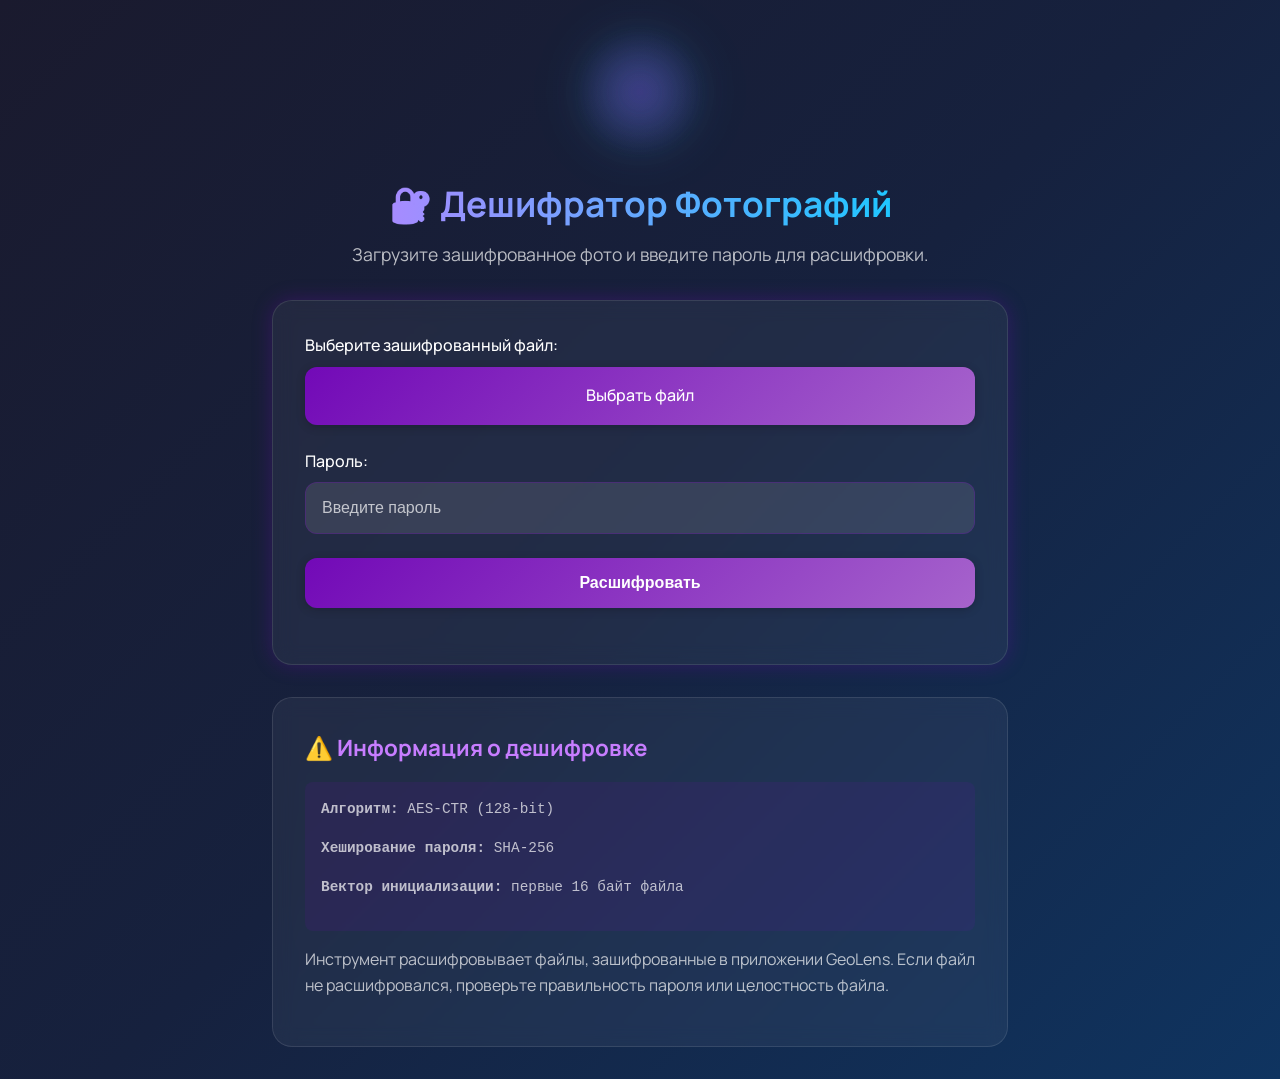
==== index.html @ a8bca9a8 "Rename main.html to index.html" ====
<!DOCTYPE html>
<html lang="ru">
<head>
    <meta charset="UTF-8">
    <meta name="viewport" content="width=device-width, initial-scale=1.0">
    <title>GeoLens Decryptor</title>
    <link href="https://fonts.googleapis.com/css2?family=Manrope:wght@400;500;600;700&display=swap" rel="stylesheet">
    <style>
        :root {
            --primary: #7209b7;
            --primary-light: #a663cc;
            --primary-darker: #533483;
            --bg-dark: #1a1a2e;
            --bg-darker: #16213e;
            --bg-light: #0f3460;
            --neon-purple: #c77dff;
            --neon-blue: #00d4ff;
            --success: #4caf50;
            --error: #f44336;
            --warning: #ff9800;
            --text-primary: #ffffff;
            --text-secondary: rgba(255, 255, 255, 0.7);
            --shadow-glow: 0 0 20px rgba(114, 9, 183, 0.3);
            --shadow-sm: 0 2px 10px rgba(0, 0, 0, 0.2);
            --border-radius-sm: 8px;
            --border-radius-md: 12px;
            --border-radius-lg: 20px;
            --transition: all 0.3s ease;
        }

        * {
            margin: 0;
            padding: 0;
            box-sizing: border-box;
        }

        body {
            font-family: 'Manrope', sans-serif;
            background: linear-gradient(135deg, var(--bg-dark), var(--bg-darker), var(--bg-light));
            color: var(--text-primary);
            min-height: 100vh;
            line-height: 1.6;
        }

        .container {
            max-width: 800px;
            margin: 0 auto;
            padding: 2rem;
        }

        /* Header with logo and glow effect */
        .header {
            text-align: center;
            margin-bottom: 2rem;
            position: relative;
        }

        .logo-container {
            display: flex;
            justify-content: center;
            margin-bottom: 1.5rem;
            position: relative;
        }

        .logo {
            width: 120px;
            height: 120px;
            background: url('https://i.postimg.cc/Bn52W81J/icon.png') no-repeat center;
            background-size: contain;
            filter: drop-shadow(0 0 15px var(--neon-purple))
                    drop-shadow(0 0 25px var(--neon-blue));
            border-radius: 50%;
            padding: 1rem;
            position: relative;
            z-index: 1;
        }

        .logo::after {
            content: '';
            position: absolute;
            top: 50%;
            left: 50%;
            transform: translate(-50%, -50%);
            width: 130px;
            height: 130px;
            background: radial-gradient(circle, rgba(114, 9, 183, 0.2) 0%, transparent 70%);
            border-radius: 50%;
            z-index: -1;
            animation: pulse 2s infinite alternate;
        }

        @keyframes pulse {
            from { opacity: 0.6; }
            to { opacity: 0.9; }
        }

        h1 {
            font-size: 2.2rem;
            font-weight: 700;
            margin-bottom: 0.5rem;
            background: linear-gradient(90deg, var(--neon-purple), var(--neon-blue));
            -webkit-background-clip: text;
            background-clip: text;
            color: transparent;
        }

        .subtitle {
            color: var(--text-secondary);
            font-size: 1.1rem;
            margin-bottom: 2rem;
            text-align: center;
        }

        /* Main decryptor card */
        .decryptor-card {
            background: rgba(26, 26, 46, 0.7);
            border-radius: var(--border-radius-lg);
            padding: 2rem;
            box-shadow: var(--shadow-glow);
            border: 1px solid rgba(114, 9, 183, 0.2);
            backdrop-filter: blur(10px);
        }

        /* File input section */
        .file-input-section {
            margin-bottom: 1.5rem;
        }

        .file-input-label {
            display: block;
            background: linear-gradient(135deg, var(--primary), var(--primary-light));
            color: white;
            padding: 1rem 1.5rem;
            border-radius: var(--border-radius-md);
            cursor: pointer;
            text-align: center;
            transition: var(--transition);
            font-weight: 500;
            box-shadow: var(--shadow-sm);
        }

        .file-input-label:hover {
            transform: translateY(-3px);
            box-shadow: 0 5px 15px rgba(114, 9, 183, 0.4);
        }

        #file-upload {
            display: none;
        }

        .file-info {
            margin-top: 1rem;
            padding: 1rem;
            background: rgba(26, 26, 46, 0.5);
            border-radius: var(--border-radius-md);
            display: none;
        }

        .file-name {
            font-weight: 500;
            margin-bottom: 0.5rem;
            word-break: break-all;
        }

        .file-size {
            font-size: 0.9rem;
            color: var(--text-secondary);
        }

        /* Form elements */
        .form-group {
            margin-bottom: 1.5rem;
        }

        .form-label {
            display: block;
            margin-bottom: 0.5rem;
            font-weight: 500;
        }

        .form-input {
            width: 100%;
            padding: 1rem;
            background: rgba(255, 255, 255, 0.1);
            border: 1px solid rgba(114, 9, 183, 0.3);
            border-radius: var(--border-radius-md);
            color: var(--text-primary);
            font-size: 1rem;
            transition: var(--transition);
        }

        .form-input:focus {
            outline: none;
            border-color: var(--primary-light);
            box-shadow: 0 0 0 2px rgba(114, 9, 183, 0.3);
        }

        .form-input::placeholder {
            color: var(--text-secondary);
        }

        /* Action buttons */
        .decrypt-btn {
            display: block;
            width: 100%;
            padding: 1rem;
            background: linear-gradient(135deg, var(--primary), var(--primary-light));
            color: white;
            border: none;
            border-radius: var(--border-radius-md);
            font-size: 1rem;
            font-weight: 600;
            cursor: pointer;
            transition: var(--transition);
            box-shadow: var(--shadow-sm);
            margin-top: 1rem;
        }

        .decrypt-btn:hover {
            transform: translateY(-2px);
            box-shadow: 0 5px 15px rgba(114, 9, 183, 0.4);
        }

        /* Status and loader */
        .status-container {
            margin-top: 1.5rem;
            text-align: center;
        }

        .loader {
            display: none;
            justify-content: center;
            margin: 1.5rem 0;
        }

        .spinner {
            width: 50px;
            height: 50px;
            border: 4px solid rgba(114, 9, 183, 0.2);
            border-radius: 50%;
            border-top-color: var(--primary);
            animation: spin 1s ease-in-out infinite;
        }

        @keyframes spin {
            to { transform: rotate(360deg); }
        }

        .status-message {
            padding: 1rem;
            border-radius: var(--border-radius-md);
            margin: 1rem 0;
            text-align: center;
            display: none;
        }

        .success {
            background: rgba(76, 175, 80, 0.2);
            color: var(--success);
            display: block;
        }

        .error {
            background: rgba(244, 67, 54, 0.2);
            color: var(--error);
            display: block;
        }

        /* Download button */
        .download-section {
            margin-top: 1.5rem;
            text-align: center;
        }

        .download-btn {
            display: inline-block;
            padding: 1rem 2rem;
            background: linear-gradient(135deg, var(--primary), var(--primary-light));
            color: white;
            border: none;
            border-radius: var(--border-radius-md);
            font-size: 1rem;
            font-weight: 600;
            cursor: pointer;
            transition: var(--transition);
            text-decoration: none;
            box-shadow: var(--shadow-sm);
            margin-top: 1rem;
        }

        .download-btn:hover {
            transform: translateY(-2px);
            box-shadow: 0 5px 15px rgba(114, 9, 183, 0.4);
        }

        /* Info panel */
        .info-panel {
            background: rgba(26, 26, 46, 0.5);
            border-radius: var(--border-radius-lg);
            padding: 2rem;
            border-left: 4px solid var(--primary);
            margin-top: 2rem;
        }

        .info-panel h3 {
            color: var(--neon-purple);
            margin-top: 0;
            margin-bottom: 1rem;
            font-size: 1.4rem;
        }

        .info-panel p {
            margin-bottom: 1rem;
            color: var(--text-secondary);
        }

        .tech-details {
            background: rgba(114, 9, 183, 0.1);
            padding: 1rem;
            border-radius: var(--border-radius-sm);
            margin: 1rem 0;
            font-family: 'Courier New', monospace;
            font-size: 0.9rem;
        }

        /* Responsive design */
        @media (max-width: 768px) {
            .container {
                padding: 1rem;
            }
        }

        /* Glass morphism effect for cards */
        .glass-card {
            background: rgba(255, 255, 255, 0.05);
            backdrop-filter: blur(10px);
            border: 1px solid rgba(255, 255, 255, 0.1);
        }
    </style>
</head>
<body>
    <div class="container">
        <header class="header">
            <div class="logo-container">
                <div class="logo"></div>
            </div>
            <h1>🔐 Дешифратор Фотографий</h1>
            <p class="subtitle">Загрузите зашифрованное фото и введите пароль для расшифровки.</p>
        </header>

        <div class="decryptor-card glass-card">
            <div class="form-group">
                <label for="file-upload" class="form-label">Выберите зашифрованный файл:</label>
                <label for="file-upload" class="file-input-label">Выбрать файл</label>
                <input type="file" id="file-upload" accept="*/*">
                <div class="file-info" id="file-info">
                    <div class="file-name" id="file-name">Файл не выбран</div>
                </div>
            </div>

            <div class="form-group">
                <label for="password" class="form-label">Пароль:</label>
                <input type="password" id="password" class="form-input" placeholder="Введите пароль">
            </div>

            <button class="decrypt-btn" onclick="decryptFile()">Расшифровать</button>

            <div class="loader" id="loader">
                <div class="spinner"></div>
            </div>

            <div class="status-message" id="status"></div>

            <div class="download-section" id="download-section">
                <a class="download-btn" id="downloadLink" style="display: none;"></a>
            </div>
        </div>

        <div class="info-panel glass-card">
            <h3>⚠️ Информация о дешифровке</h3>
            <div class="tech-details">
                <p><strong>Алгоритм:</strong> AES-CTR (128-bit)</p>
                <p><strong>Хеширование пароля:</strong> SHA-256</p>
                <p><strong>Вектор инициализации:</strong> первые 16 байт файла</p>
            </div>
            <p>Инструмент расшифровывает файлы, зашифрованные в приложении GeoLens. Если файл не расшифровался, проверьте правильность пароля или целостность файла.</p>
        </div>
    </div>

    <script>
        let currentFile = null;

        function formatFileSize(bytes) {
            if (bytes === 0) return '0 Bytes';
            const k = 1024;
            const sizes = ['Bytes', 'KB', 'MB', 'GB'];
            const i = Math.floor(Math.log(bytes) / Math.log(k));
            return parseFloat((bytes / Math.pow(k, i)).toFixed(2)) + ' ' + sizes[i];
        }

        document.getElementById('file-upload').addEventListener('change', function(e) {
            if (e.target.files.length > 0) {
                currentFile = e.target.files[0];
                const fileInfo = document.getElementById('file-info');
                const fileName = document.getElementById('file-name');

                fileName.textContent = currentFile.name;
                fileInfo.style.display = 'block';
            }
        });

        async function decryptFile() {
            const fileInput = document.getElementById('file-upload');
            const passwordInput = document.getElementById('password');
            const statusDiv = document.getElementById('status');
            const downloadLink = document.getElementById('downloadLink');
            const loader = document.getElementById('loader');

            // Сброс интерфейса
            statusDiv.textContent = '';
            statusDiv.className = 'status-message';
            downloadLink.style.display = 'none';
            loader.style.display = 'none';

            if (!fileInput.files.length) {
                statusDiv.textContent = '❌ Выберите файл.';
                statusDiv.className = 'status-message error';
                return;
            }

            const file = fileInput.files[0];
            const password = passwordInput.value || 'default_password';

            try {
                statusDiv.textContent = '🔄 Обработка...';
                statusDiv.className = 'status-message';
                statusDiv.style.display = 'block';
                loader.style.display = 'flex';

                // Чтение файла
                const encryptedData = await file.arrayBuffer();

                if (encryptedData.byteLength < 16) {
                    statusDiv.textContent = '❌ Файл слишком маленький.';
                    statusDiv.className = 'status-message error';
                    return;
                }

                // Извлечение IV и зашифрованного содержимого
                const iv = encryptedData.slice(0, 16);
                const encryptedContent = encryptedData.slice(16);

                if (encryptedContent.byteLength === 0) {
                    statusDiv.textContent = '❌ Нет зашифрованного содержимого.';
                    statusDiv.className = 'status-message error';
                    return;
                }

                // Генерация ключа из пароля (SHA-256)
                const encoder = new TextEncoder();
                const passwordBuffer = encoder.encode(password);
                const keyMaterial = await crypto.subtle.digest('SHA-256', passwordBuffer);
                const key = await crypto.subtle.importKey(
                    'raw',
                    keyMaterial,
                    { name: 'AES-CTR' },
                    false,
                    ['decrypt']
                );

                // Дешифрование с использованием AES-CTR
                const decryptedData = await crypto.subtle.decrypt(
                    {
                        name: 'AES-CTR',
                        counter: iv,
                        length: 128
                    },
                    key,
                    encryptedContent
                );

                // Валидация заголовка файла
                const header = new Uint8Array(decryptedData.slice(0, 4));
                const validHeaders = [
                    { bytes: [0xFF, 0xD8], ext: 'jpg', type: 'JPEG' },
                    { bytes: [0x89, 0x50, 0x4E, 0x47], ext: 'png', type: 'PNG' },
                    { bytes: [0x42, 0x4D], ext: 'bmp', type: 'BMP' },
                    { bytes: [0x52, 0x49, 0x46, 0x46], ext: 'webp', type: 'WEBP' },
                    { bytes: [0x47, 0x49, 0x46, 0x38], ext: 'gif', type: 'GIF' }
                ];

                let fileExt = 'bin';
                let fileType = 'Неизвестный';

                for (const { bytes, ext, type } of validHeaders) {
                    if (header.slice(0, bytes.length).every((b, i) => b === bytes[i])) {
                        fileExt = ext;
                        fileType = type;
                        statusDiv.textContent = `✅ Найден заголовок ${fileType}!`;
                        statusDiv.className = 'status-message success';
                        break;
                    }
                }

                if (fileType === 'Неизвестный') {
                    statusDiv.textContent = `⚠️ Неизвестный заголовок. Возможно, неверный пароль или поврежденный файл.`;
                    statusDiv.className = 'status-message error';
                }

                // Создание ссылки для скачивания
                const blob = new Blob([decryptedData], { type: `image/${fileExt}` });
                const url = URL.createObjectURL(blob);

                // Формируем имя файла: оригинальное имя без расширения + _decrypted.расширение
                const originalName = file.name.replace(/\.[^/.]+$/, "");
                downloadLink.href = url;
                downloadLink.download = `${originalName}_decrypted.${fileExt}`;
                downloadLink.textContent = `Скачать расшифрованный файл (${fileType})`;
                downloadLink.style.display = 'inline-block';

                if (fileType !== 'Неизвестный') {
                    statusDiv.textContent += `\n💾 Файл готов к скачиванию!`;
                } else {
                    statusDiv.textContent += `\n💾 Файл сохранен для диагностики.`;
                }

            } catch (e) {
                statusDiv.textContent = `❌ Ошибка: ${e.message}`;
                statusDiv.className = 'status-message error';
            } finally {
                loader.style.display = 'none';
            }
        }
    </script>
</body>
</html>
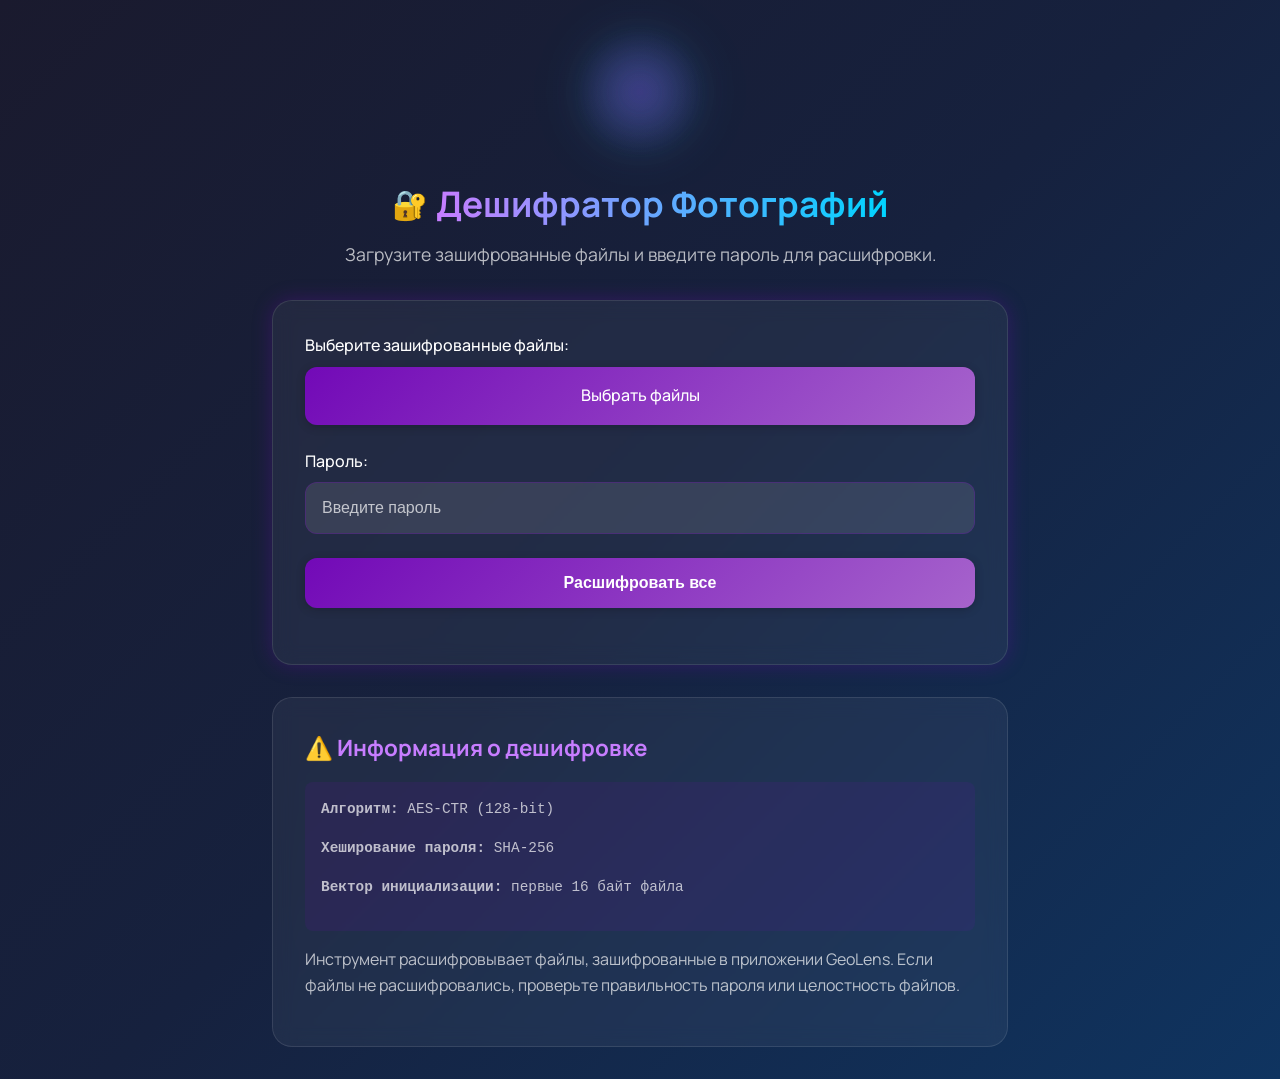
==== commit 4063864d: "Update index.html" ====
--- a/index.html
+++ b/index.html
@@ -48,7 +48,6 @@
             padding: 2rem;
         }
 
-        /* Header with logo and glow effect */
         .header {
             text-align: center;
             margin-bottom: 2rem;
@@ -98,10 +97,21 @@
             font-size: 2.2rem;
             font-weight: 700;
             margin-bottom: 0.5rem;
+            display: inline-flex;
+            align-items: center;
+        }
+
+        h1 span.text {
             background: linear-gradient(90deg, var(--neon-purple), var(--neon-blue));
             -webkit-background-clip: text;
             background-clip: text;
             color: transparent;
+        }
+
+        h1 span.emoji {
+            margin-right: 0.5rem;
+            font-size: 1.8rem;
+            color: var(--text-primary); /* Ensure emoji is not affected by gradient */
         }
 
         .subtitle {
@@ -111,7 +121,6 @@
             text-align: center;
         }
 
-        /* Main decryptor card */
         .decryptor-card {
             background: rgba(26, 26, 46, 0.7);
             border-radius: var(--border-radius-lg);
@@ -121,7 +130,6 @@
             backdrop-filter: blur(10px);
         }
 
-        /* File input section */
         .file-input-section {
             margin-bottom: 1.5rem;
         }
@@ -167,7 +175,6 @@
             color: var(--text-secondary);
         }
 
-        /* Form elements */
         .form-group {
             margin-bottom: 1.5rem;
         }
@@ -199,7 +206,6 @@
             color: var(--text-secondary);
         }
 
-        /* Action buttons */
         .decrypt-btn {
             display: block;
             width: 100%;
@@ -221,7 +227,6 @@
             box-shadow: 0 5px 15px rgba(114, 9, 183, 0.4);
         }
 
-        /* Status and loader */
         .status-container {
             margin-top: 1.5rem;
             text-align: center;
@@ -255,7 +260,7 @@
         }
 
         .success {
-            background: rgba(76, 175, 80, 0.2);
+            background: rgba( поселение76, 175, 80, 0.2);
             color: var(--success);
             display: block;
         }
@@ -266,7 +271,6 @@
             display: block;
         }
 
-        /* Download button */
         .download-section {
             margin-top: 1.5rem;
             text-align: center;
@@ -285,7 +289,7 @@
             transition: var(--transition);
             text-decoration: none;
             box-shadow: var(--shadow-sm);
-            margin-top: 1rem;
+            margin: 0.5rem;
         }
 
         .download-btn:hover {
@@ -293,7 +297,6 @@
             box-shadow: 0 5px 15px rgba(114, 9, 183, 0.4);
         }
 
-        /* Info panel */
         .info-panel {
             background: rgba(26, 26, 46, 0.5);
             border-radius: var(--border-radius-lg);
@@ -323,14 +326,23 @@
             font-size: 0.9rem;
         }
 
-        /* Responsive design */
+        .file-list {
+            max-height: 200px;
+            overflow-y: auto;
+            margin-top: 1rem;
+        }
+
+        .file-item {
+            padding: 0.5rem;
+            border-bottom: 1px solid rgba(255, 255, 255, 0.1);
+        }
+
         @media (max-width: 768px) {
             .container {
                 padding: 1rem;
             }
         }
 
-        /* Glass morphism effect for cards */
         .glass-card {
             background: rgba(255, 255, 255, 0.05);
             backdrop-filter: blur(10px);
@@ -344,17 +356,17 @@
             <div class="logo-container">
                 <div class="logo"></div>
             </div>
-            <h1>🔐 Дешифратор Фотографий</h1>
-            <p class="subtitle">Загрузите зашифрованное фото и введите пароль для расшифровки.</p>
+            <h1><span class="emoji">🔐</span><span class="text"> Дешифратор Фотографий</span></h1>
+            <p class="subtitle">Загрузите зашифрованные файлы и введите пароль для расшифровки.</p>
         </header>
 
         <div class="decryptor-card glass-card">
             <div class="form-group">
-                <label for="file-upload" class="form-label">Выберите зашифрованный файл:</label>
-                <label for="file-upload" class="file-input-label">Выбрать файл</label>
-                <input type="file" id="file-upload" accept="*/*">
+                <label for="file-upload" class="form-label">Выберите зашифрованные файлы:</label>
+                <label for="file-upload" class="file-input-label">Выбрать файлы</label>
+                <input type="file" id="file-upload" accept="*/*" multiple>
                 <div class="file-info" id="file-info">
-                    <div class="file-name" id="file-name">Файл не выбран</div>
+                    <div class="file-list" id="file-list"></div>
                 </div>
             </div>
 
@@ -363,7 +375,7 @@
                 <input type="password" id="password" class="form-input" placeholder="Введите пароль">
             </div>
 
-            <button class="decrypt-btn" onclick="decryptFile()">Расшифровать</button>
+            <button class="decrypt-btn" onclick="decryptFiles()">Расшифровать все</button>
 
             <div class="loader" id="loader">
                 <div class="spinner"></div>
@@ -372,7 +384,8 @@
             <div class="status-message" id="status"></div>
 
             <div class="download-section" id="download-section">
-                <a class="download-btn" id="downloadLink" style="display: none;"></a>
+                <button class="download-btn" id="downloadAll" style="display: none;" onclick="downloadAllFiles()">Скачать все</button>
+                <div id="download-links"></div>
             </div>
         </div>
 
@@ -383,12 +396,13 @@
                 <p><strong>Хеширование пароля:</strong> SHA-256</p>
                 <p><strong>Вектор инициализации:</strong> первые 16 байт файла</p>
             </div>
-            <p>Инструмент расшифровывает файлы, зашифрованные в приложении GeoLens. Если файл не расшифровался, проверьте правильность пароля или целостность файла.</p>
+            <p>Инструмент расшифровывает файлы, зашифрованные в приложении GeoLens. Если файлы не расшифровались, проверьте правильность пароля или целостность файлов.</p>
         </div>
     </div>
 
     <script>
-        let currentFile = null;
+        let selectedFiles = [];
+        let decryptedFiles = [];
 
         function formatFileSize(bytes) {
             if (bytes === 0) return '0 Bytes';
@@ -399,64 +413,59 @@
         }
 
         document.getElementById('file-upload').addEventListener('change', function(e) {
-            if (e.target.files.length > 0) {
-                currentFile = e.target.files[0];
-                const fileInfo = document.getElementById('file-info');
-                const fileName = document.getElementById('file-name');
-
-                fileName.textContent = currentFile.name;
+            selectedFiles = Array.from(e.target.files);
+            const fileList = document.getElementById('file-list');
+            const fileInfo = document.getElementById('file-info');
+            
+            fileList.innerHTML = '';
+            if (selectedFiles.length > 0) {
+                selectedFiles.forEach(file => {
+                    const fileItem = document.createElement('div');
+                    fileItem.className = 'file-item';
+                    fileItem.innerHTML = `
+                        <div class="file-name">${file.name}</div>
+                        <div class="file-size">${formatFileSize(file.size)}</div>
+                    `;
+                    fileList.appendChild(fileItem);
+                });
                 fileInfo.style.display = 'block';
+            } else {
+                fileInfo.style.display = 'none';
             }
         });
 
-        async function decryptFile() {
+        async function decryptFiles() {
             const fileInput = document.getElementById('file-upload');
             const passwordInput = document.getElementById('password');
             const statusDiv = document.getElementById('status');
-            const downloadLink = document.getElementById('downloadLink');
+            const downloadSection = document.getElementById('download-section');
+            const downloadLinks = document.getElementById('download-links');
+            const downloadAllBtn = document.getElementById('downloadAll');
             const loader = document.getElementById('loader');
 
-            // Сброс интерфейса
+            // Reset UI
             statusDiv.textContent = '';
             statusDiv.className = 'status-message';
-            downloadLink.style.display = 'none';
+            downloadLinks.innerHTML = '';
+            downloadAllBtn.style.display = 'none';
             loader.style.display = 'none';
+            decryptedFiles = [];
 
             if (!fileInput.files.length) {
-                statusDiv.textContent = '❌ Выберите файл.';
+                statusDiv.textContent = '❌ Выберите файлы.';
                 statusDiv.className = 'status-message error';
+                statusDiv.style.display = 'block';
                 return;
             }
 
-            const file = fileInput.files[0];
             const password = passwordInput.value || 'default_password';
+            statusDiv.textContent = '🔄 Обработка файлов...';
+            statusDiv.className = 'status-message';
+            statusDiv.style.display = 'block';
+            loader.style.display = 'flex';
 
             try {
-                statusDiv.textContent = '🔄 Обработка...';
-                statusDiv.className = 'status-message';
-                statusDiv.style.display = 'block';
-                loader.style.display = 'flex';
-
-                // Чтение файла
-                const encryptedData = await file.arrayBuffer();
-
-                if (encryptedData.byteLength < 16) {
-                    statusDiv.textContent = '❌ Файл слишком маленький.';
-                    statusDiv.className = 'status-message error';
-                    return;
-                }
-
-                // Извлечение IV и зашифрованного содержимого
-                const iv = encryptedData.slice(0, 16);
-                const encryptedContent = encryptedData.slice(16);
-
-                if (encryptedContent.byteLength === 0) {
-                    statusDiv.textContent = '❌ Нет зашифрованного содержимого.';
-                    statusDiv.className = 'status-message error';
-                    return;
-                }
-
-                // Генерация ключа из пароля (SHA-256)
+                // Generate key once for all files
                 const encoder = new TextEncoder();
                 const passwordBuffer = encoder.encode(password);
                 const keyMaterial = await crypto.subtle.digest('SHA-256', passwordBuffer);
@@ -468,69 +477,115 @@
                     ['decrypt']
                 );
 
-                // Дешифрование с использованием AES-CTR
-                const decryptedData = await crypto.subtle.decrypt(
-                    {
-                        name: 'AES-CTR',
-                        counter: iv,
-                        length: 128
-                    },
-                    key,
-                    encryptedContent
-                );
-
-                // Валидация заголовка файла
-                const header = new Uint8Array(decryptedData.slice(0, 4));
-                const validHeaders = [
-                    { bytes: [0xFF, 0xD8], ext: 'jpg', type: 'JPEG' },
-                    { bytes: [0x89, 0x50, 0x4E, 0x47], ext: 'png', type: 'PNG' },
-                    { bytes: [0x42, 0x4D], ext: 'bmp', type: 'BMP' },
-                    { bytes: [0x52, 0x49, 0x46, 0x46], ext: 'webp', type: 'WEBP' },
-                    { bytes: [0x47, 0x49, 0x46, 0x38], ext: 'gif', type: 'GIF' }
-                ];
-
-                let fileExt = 'bin';
-                let fileType = 'Неизвестный';
-
-                for (const { bytes, ext, type } of validHeaders) {
-                    if (header.slice(0, bytes.length).every((b, i) => b === bytes[i])) {
-                        fileExt = ext;
-                        fileType = type;
-                        statusDiv.textContent = `✅ Найден заголовок ${fileType}!`;
-                        statusDiv.className = 'status-message success';
-                        break;
+                for (const file of selectedFiles) {
+                    try {
+                        const encryptedData = await file.arrayBuffer();
+
+                        if (encryptedData.byteLength < 16) {
+                            statusDiv.textContent += `\n❌ Файл ${file.name} слишком маленький.`;
+                            statusDiv.className = 'status-message error';
+                            continue;
+                        }
+
+                        // Extract IV and encrypted content
+                        const iv = encryptedData.slice(0, 16);
+                        const encryptedContent = encryptedData.slice(16);
+
+                        if (encryptedContent.byteLength === 0) {
+                            statusDiv.textContent += `\n❌ Нет зашифрованного содержимого в ${file.name}.`;
+                            statusDiv.className = 'status-message error';
+                            continue;
+                        }
+
+                        // Decrypt
+                        const decryptedData = await crypto.subtle.decrypt(
+                            {
+                                name: 'AES-CTR',
+                                counter: iv,
+                                length: 128
+                            },
+                            key,
+                            encryptedContent
+                        );
+
+                        // Validate file header
+                        const header = new Uint8Array(decryptedData.slice(0, 4));
+                        const validHeaders = [
+                            { bytes: [0xFF, 0xD8], ext: 'jpg', type: 'JPEG' },
+                            { bytes: [0x89, 0x50, 0x4E, 0x47], ext: 'png', type: 'PNG' },
+                            { bytes: [0x42, 0x4D], ext: 'bmp', type: 'BMP' },
+                            { bytes: [0x52, 0x49, 0x46, 0x46], ext: 'webp', type: 'WEBP' },
+                            { bytes: [0x47, 0x49, 0x46, 0x38], ext: 'gif', type: 'GIF' }
+                        ];
+
+                        let fileExt = 'bin';
+                        let fileType = 'Неизвестный';
+
+                        for (const { bytes, ext, type } of validHeaders) {
+                            if (header.slice(0, bytes.length).every((b, i) => b === bytes[i])) {
+                                fileExt = ext;
+                                fileType = type;
+                                statusDiv.textContent += `\n✅ ${file.name}: Найден заголовок ${fileType}!`;
+                                statusDiv.className = 'status-message success';
+                                break;
+                            }
+                        }
+
+                        if (fileType === 'Неизвестный') {
+                            statusDiv.textContent += `\n⚠️ ${file.name}: Неизвестный заголовок. Возможно, неверный пароль или поврежденный файл.`;
+                            statusDiv.className = 'status-message error';
+                        }
+
+                        // Create download link
+                        const blob = new Blob([decryptedData], { type: `image/${fileExt}` });
+                        const url = URL.createObjectURL(blob);
+                        const originalName = file.name.replace(/\.[^/.]+$/, "");
+                        const downloadLink = document.createElement('a');
+                        downloadLink.href = url;
+                        downloadLink.download = `${originalName}_decrypted.${fileExt}`;
+                        downloadLink.className = 'download-btn';
+                        downloadLink.textContent = `Скачать ${file.name} (${fileType})`;
+                        downloadLinks.appendChild(downloadLink);
+
+                        decryptedFiles.push({ url, name: `${originalName}_decrypted.${fileExt}` });
+
+                        if (fileType !== 'Неизвестный') {
+                            statusDiv.textContent += `\n💾 ${file.name}: Файл готов к скачиванию!`;
+                        } else {
+                            statusDiv.textContent += `\n💾 ${file.name}: Файл сохранен для диагностики.`;
+                        }
+
+                    } catch (e) {
+                        statusDiv.textContent += `\n❌ Ошибка при обработке ${file.name}: ${e.message}`;
+                        statusDiv.className = 'status-message error';
                     }
                 }
 
-                if (fileType === 'Неизвестный') {
-                    statusDiv.textContent = `⚠️ Неизвестный заголовок. Возможно, неверный пароль или поврежденный файл.`;
-                    statusDiv.className = 'status-message error';
+                if (decryptedFiles.length > 0) {
+                    downloadAllBtn.style.display = 'inline-block';
+                    statusDiv.textContent += `\n💾 Все файлы готовы к скачиванию!`;
+                } else {
+                    statusDiv.textContent += `\n❌ Не удалось расшифровать ни один файл.`;
                 }
 
-                // Создание ссылки для скачивания
-                const blob = new Blob([decryptedData], { type: `image/${fileExt}` });
-                const url = URL.createObjectURL(blob);
-
-                // Формируем имя файла: оригинальное имя без расширения + _decrypted.расширение
-                const originalName = file.name.replace(/\.[^/.]+$/, "");
-                downloadLink.href = url;
-                downloadLink.download = `${originalName}_decrypted.${fileExt}`;
-                downloadLink.textContent = `Скачать расшифрованный файл (${fileType})`;
-                downloadLink.style.display = 'inline-block';
-
-                if (fileType !== 'Неизвестный') {
-                    statusDiv.textContent += `\n💾 Файл готов к скачиванию!`;
-                } else {
-                    statusDiv.textContent += `\n💾 Файл сохранен для диагностики.`;
-                }
-
             } catch (e) {
-                statusDiv.textContent = `❌ Ошибка: ${e.message}`;
+                statusDiv.textContent = `❌ Общая ошибка: ${e.message}`;
                 statusDiv.className = 'status-message error';
             } finally {
                 loader.style.display = 'none';
             }
         }
+
+        function downloadAllFiles() {
+            decryptedFiles.forEach(file => {
+                const link = document.createElement('a');
+                link.href = file.url;
+                link.download = file.name;
+                document.body.appendChild(link);
+                link.click();
+                document.body.removeChild(link);
+            });
+        }
     </script>
 </body>
 </html>
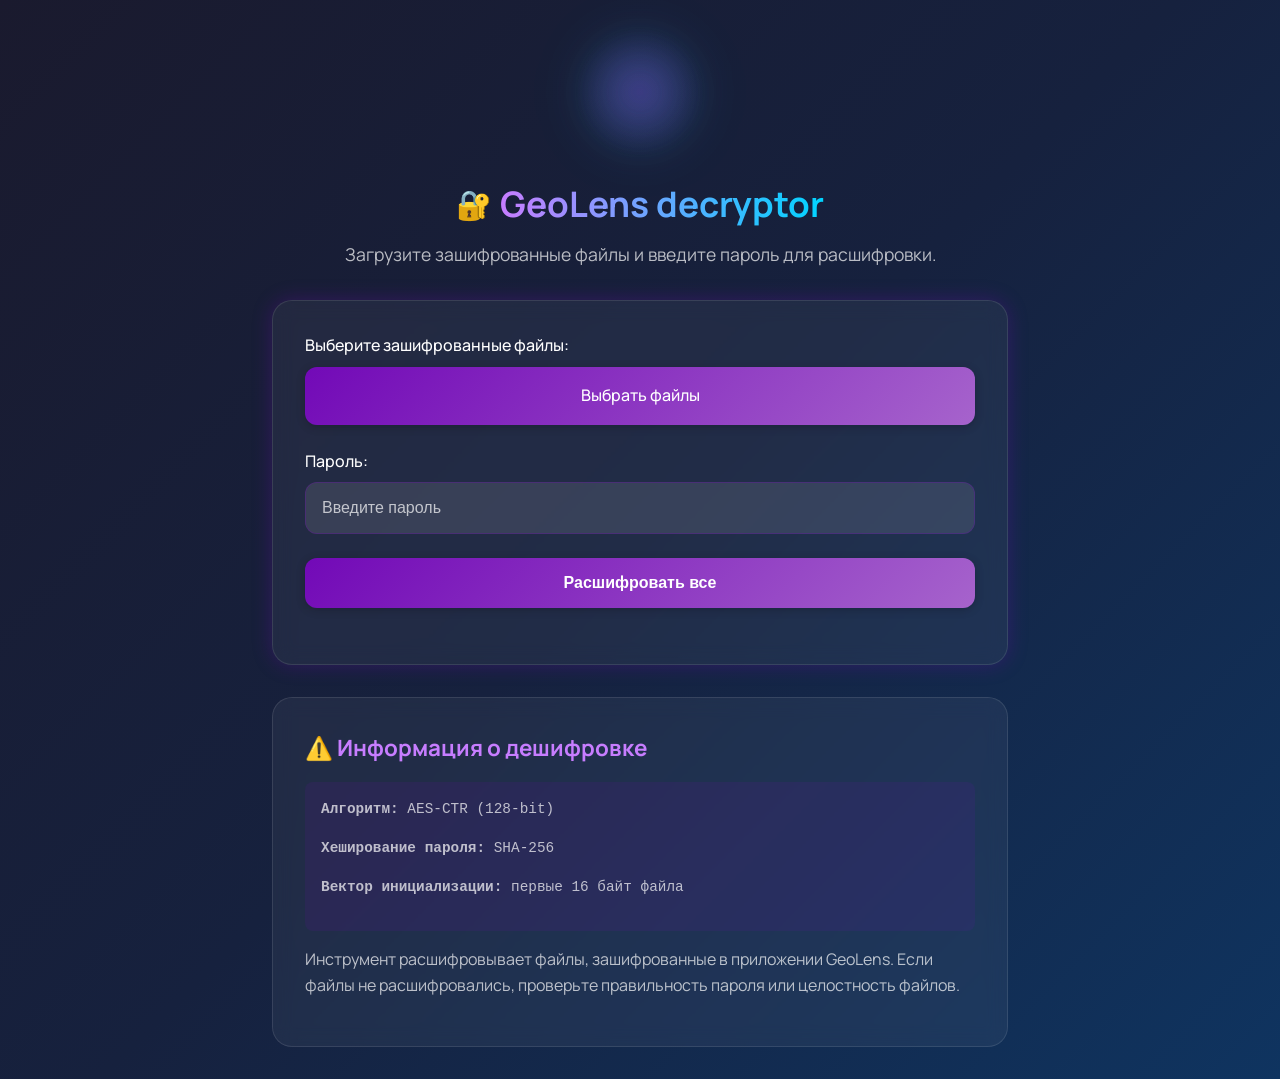
==== commit e8020291: "Update index.html" ====
--- a/index.html
+++ b/index.html
@@ -356,7 +356,7 @@
             <div class="logo-container">
                 <div class="logo"></div>
             </div>
-            <h1><span class="emoji">🔐</span><span class="text"> Дешифратор Фотографий</span></h1>
+            <h1><span class="emoji">🔐</span><span class="text"> GeoLens decryptor</span></h1>
             <p class="subtitle">Загрузите зашифрованные файлы и введите пароль для расшифровки.</p>
         </header>
 
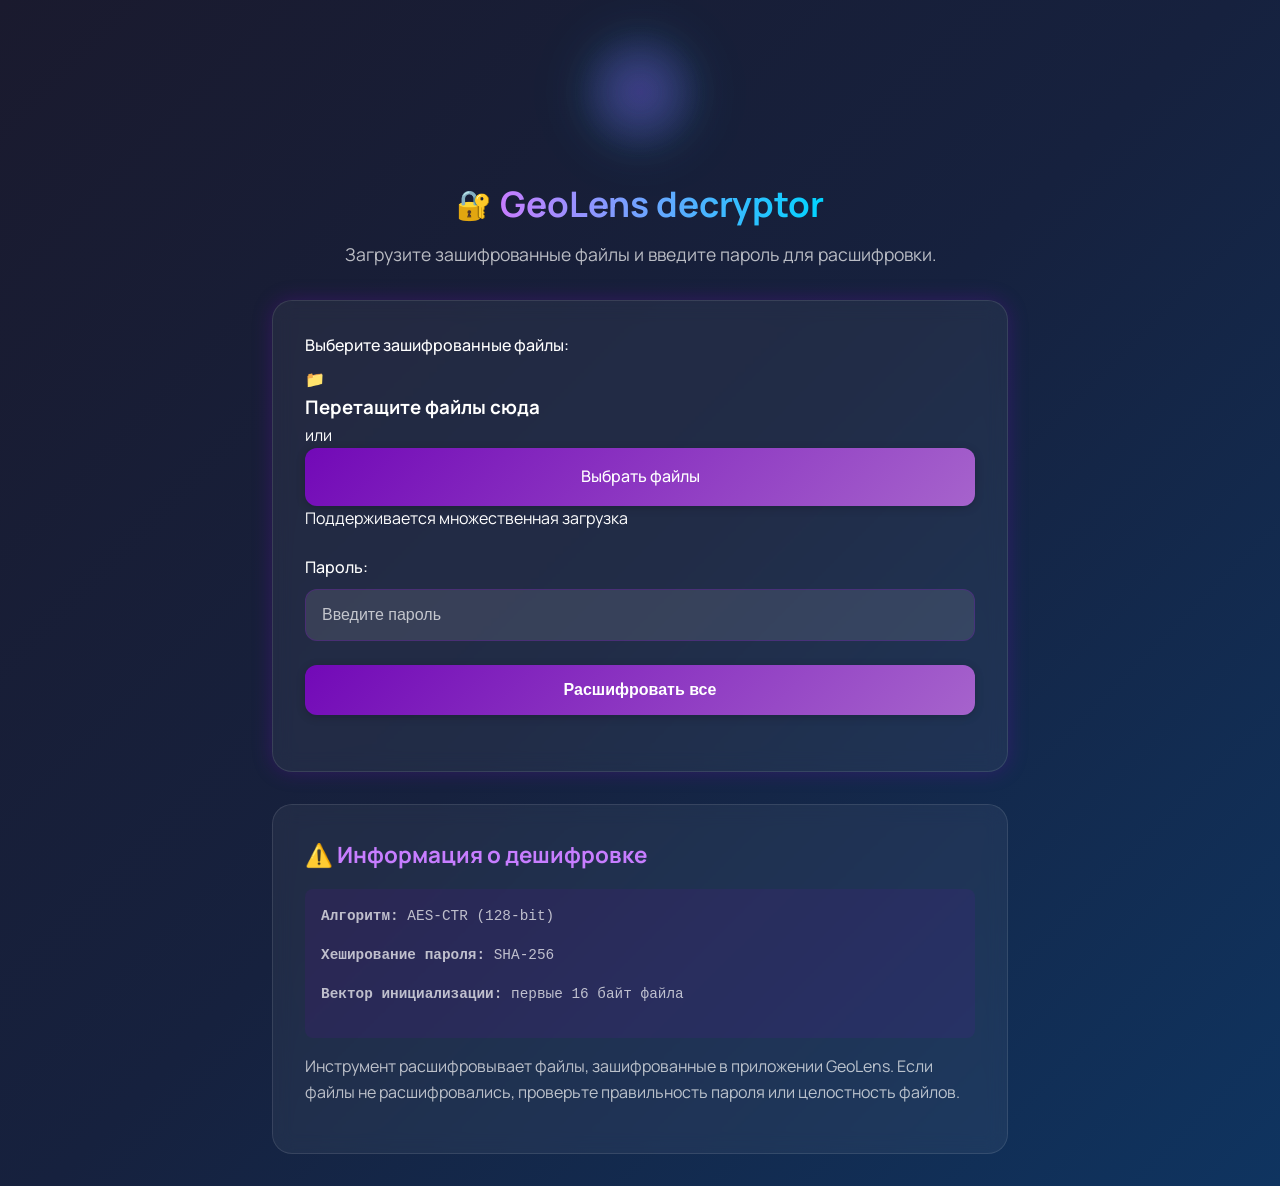
==== commit 1d60c956: "Update index.html" ====
--- a/index.html
+++ b/index.html
@@ -5,350 +5,7 @@
     <meta name="viewport" content="width=device-width, initial-scale=1.0">
     <title>GeoLens Decryptor</title>
     <link href="https://fonts.googleapis.com/css2?family=Manrope:wght@400;500;600;700&display=swap" rel="stylesheet">
-    <style>
-        :root {
-            --primary: #7209b7;
-            --primary-light: #a663cc;
-            --primary-darker: #533483;
-            --bg-dark: #1a1a2e;
-            --bg-darker: #16213e;
-            --bg-light: #0f3460;
-            --neon-purple: #c77dff;
-            --neon-blue: #00d4ff;
-            --success: #4caf50;
-            --error: #f44336;
-            --warning: #ff9800;
-            --text-primary: #ffffff;
-            --text-secondary: rgba(255, 255, 255, 0.7);
-            --shadow-glow: 0 0 20px rgba(114, 9, 183, 0.3);
-            --shadow-sm: 0 2px 10px rgba(0, 0, 0, 0.2);
-            --border-radius-sm: 8px;
-            --border-radius-md: 12px;
-            --border-radius-lg: 20px;
-            --transition: all 0.3s ease;
-        }
-
-        * {
-            margin: 0;
-            padding: 0;
-            box-sizing: border-box;
-        }
-
-        body {
-            font-family: 'Manrope', sans-serif;
-            background: linear-gradient(135deg, var(--bg-dark), var(--bg-darker), var(--bg-light));
-            color: var(--text-primary);
-            min-height: 100vh;
-            line-height: 1.6;
-        }
-
-        .container {
-            max-width: 800px;
-            margin: 0 auto;
-            padding: 2rem;
-        }
-
-        .header {
-            text-align: center;
-            margin-bottom: 2rem;
-            position: relative;
-        }
-
-        .logo-container {
-            display: flex;
-            justify-content: center;
-            margin-bottom: 1.5rem;
-            position: relative;
-        }
-
-        .logo {
-            width: 120px;
-            height: 120px;
-            background: url('https://i.postimg.cc/Bn52W81J/icon.png') no-repeat center;
-            background-size: contain;
-            filter: drop-shadow(0 0 15px var(--neon-purple))
-                    drop-shadow(0 0 25px var(--neon-blue));
-            border-radius: 50%;
-            padding: 1rem;
-            position: relative;
-            z-index: 1;
-        }
-
-        .logo::after {
-            content: '';
-            position: absolute;
-            top: 50%;
-            left: 50%;
-            transform: translate(-50%, -50%);
-            width: 130px;
-            height: 130px;
-            background: radial-gradient(circle, rgba(114, 9, 183, 0.2) 0%, transparent 70%);
-            border-radius: 50%;
-            z-index: -1;
-            animation: pulse 2s infinite alternate;
-        }
-
-        @keyframes pulse {
-            from { opacity: 0.6; }
-            to { opacity: 0.9; }
-        }
-
-        h1 {
-            font-size: 2.2rem;
-            font-weight: 700;
-            margin-bottom: 0.5rem;
-            display: inline-flex;
-            align-items: center;
-        }
-
-        h1 span.text {
-            background: linear-gradient(90deg, var(--neon-purple), var(--neon-blue));
-            -webkit-background-clip: text;
-            background-clip: text;
-            color: transparent;
-        }
-
-        h1 span.emoji {
-            margin-right: 0.5rem;
-            font-size: 1.8rem;
-            color: var(--text-primary); /* Ensure emoji is not affected by gradient */
-        }
-
-        .subtitle {
-            color: var(--text-secondary);
-            font-size: 1.1rem;
-            margin-bottom: 2rem;
-            text-align: center;
-        }
-
-        .decryptor-card {
-            background: rgba(26, 26, 46, 0.7);
-            border-radius: var(--border-radius-lg);
-            padding: 2rem;
-            box-shadow: var(--shadow-glow);
-            border: 1px solid rgba(114, 9, 183, 0.2);
-            backdrop-filter: blur(10px);
-        }
-
-        .file-input-section {
-            margin-bottom: 1.5rem;
-        }
-
-        .file-input-label {
-            display: block;
-            background: linear-gradient(135deg, var(--primary), var(--primary-light));
-            color: white;
-            padding: 1rem 1.5rem;
-            border-radius: var(--border-radius-md);
-            cursor: pointer;
-            text-align: center;
-            transition: var(--transition);
-            font-weight: 500;
-            box-shadow: var(--shadow-sm);
-        }
-
-        .file-input-label:hover {
-            transform: translateY(-3px);
-            box-shadow: 0 5px 15px rgba(114, 9, 183, 0.4);
-        }
-
-        #file-upload {
-            display: none;
-        }
-
-        .file-info {
-            margin-top: 1rem;
-            padding: 1rem;
-            background: rgba(26, 26, 46, 0.5);
-            border-radius: var(--border-radius-md);
-            display: none;
-        }
-
-        .file-name {
-            font-weight: 500;
-            margin-bottom: 0.5rem;
-            word-break: break-all;
-        }
-
-        .file-size {
-            font-size: 0.9rem;
-            color: var(--text-secondary);
-        }
-
-        .form-group {
-            margin-bottom: 1.5rem;
-        }
-
-        .form-label {
-            display: block;
-            margin-bottom: 0.5rem;
-            font-weight: 500;
-        }
-
-        .form-input {
-            width: 100%;
-            padding: 1rem;
-            background: rgba(255, 255, 255, 0.1);
-            border: 1px solid rgba(114, 9, 183, 0.3);
-            border-radius: var(--border-radius-md);
-            color: var(--text-primary);
-            font-size: 1rem;
-            transition: var(--transition);
-        }
-
-        .form-input:focus {
-            outline: none;
-            border-color: var(--primary-light);
-            box-shadow: 0 0 0 2px rgba(114, 9, 183, 0.3);
-        }
-
-        .form-input::placeholder {
-            color: var(--text-secondary);
-        }
-
-        .decrypt-btn {
-            display: block;
-            width: 100%;
-            padding: 1rem;
-            background: linear-gradient(135deg, var(--primary), var(--primary-light));
-            color: white;
-            border: none;
-            border-radius: var(--border-radius-md);
-            font-size: 1rem;
-            font-weight: 600;
-            cursor: pointer;
-            transition: var(--transition);
-            box-shadow: var(--shadow-sm);
-            margin-top: 1rem;
-        }
-
-        .decrypt-btn:hover {
-            transform: translateY(-2px);
-            box-shadow: 0 5px 15px rgba(114, 9, 183, 0.4);
-        }
-
-        .status-container {
-            margin-top: 1.5rem;
-            text-align: center;
-        }
-
-        .loader {
-            display: none;
-            justify-content: center;
-            margin: 1.5rem 0;
-        }
-
-        .spinner {
-            width: 50px;
-            height: 50px;
-            border: 4px solid rgba(114, 9, 183, 0.2);
-            border-radius: 50%;
-            border-top-color: var(--primary);
-            animation: spin 1s ease-in-out infinite;
-        }
-
-        @keyframes spin {
-            to { transform: rotate(360deg); }
-        }
-
-        .status-message {
-            padding: 1rem;
-            border-radius: var(--border-radius-md);
-            margin: 1rem 0;
-            text-align: center;
-            display: none;
-        }
-
-        .success {
-            background: rgba( поселение76, 175, 80, 0.2);
-            color: var(--success);
-            display: block;
-        }
-
-        .error {
-            background: rgba(244, 67, 54, 0.2);
-            color: var(--error);
-            display: block;
-        }
-
-        .download-section {
-            margin-top: 1.5rem;
-            text-align: center;
-        }
-
-        .download-btn {
-            display: inline-block;
-            padding: 1rem 2rem;
-            background: linear-gradient(135deg, var(--primary), var(--primary-light));
-            color: white;
-            border: none;
-            border-radius: var(--border-radius-md);
-            font-size: 1rem;
-            font-weight: 600;
-            cursor: pointer;
-            transition: var(--transition);
-            text-decoration: none;
-            box-shadow: var(--shadow-sm);
-            margin: 0.5rem;
-        }
-
-        .download-btn:hover {
-            transform: translateY(-2px);
-            box-shadow: 0 5px 15px rgba(114, 9, 183, 0.4);
-        }
-
-        .info-panel {
-            background: rgba(26, 26, 46, 0.5);
-            border-radius: var(--border-radius-lg);
-            padding: 2rem;
-            border-left: 4px solid var(--primary);
-            margin-top: 2rem;
-        }
-
-        .info-panel h3 {
-            color: var(--neon-purple);
-            margin-top: 0;
-            margin-bottom: 1rem;
-            font-size: 1.4rem;
-        }
-
-        .info-panel p {
-            margin-bottom: 1rem;
-            color: var(--text-secondary);
-        }
-
-        .tech-details {
-            background: rgba(114, 9, 183, 0.1);
-            padding: 1rem;
-            border-radius: var(--border-radius-sm);
-            margin: 1rem 0;
-            font-family: 'Courier New', monospace;
-            font-size: 0.9rem;
-        }
-
-        .file-list {
-            max-height: 200px;
-            overflow-y: auto;
-            margin-top: 1rem;
-        }
-
-        .file-item {
-            padding: 0.5rem;
-            border-bottom: 1px solid rgba(255, 255, 255, 0.1);
-        }
-
-        @media (max-width: 768px) {
-            .container {
-                padding: 1rem;
-            }
-        }
-
-        .glass-card {
-            background: rgba(255, 255, 255, 0.05);
-            backdrop-filter: blur(10px);
-            border: 1px solid rgba(255, 255, 255, 0.1);
-        }
-    </style>
+    <link rel="stylesheet" href="styles.css">
 </head>
 <body>
     <div class="container">
@@ -362,12 +19,22 @@
 
         <div class="decryptor-card glass-card">
             <div class="form-group">
-                <label for="file-upload" class="form-label">Выберите зашифрованные файлы:</label>
-                <label for="file-upload" class="file-input-label">Выбрать файлы</label>
-                <input type="file" id="file-upload" accept="*/*" multiple>
-                <div class="file-info" id="file-info">
-                    <div class="file-list" id="file-list"></div>
+                <label class="form-label">Выберите зашифрованные файлы:</label>
+                
+                <!-- Зона перетаскивания файлов -->
+                <div class="drop-zone" id="drop-zone">
+                    <div class="drop-zone-content">
+                        <div class="upload-icon">📁</div>
+                        <h3>Перетащите файлы сюда</h3>
+                        <p>или</p>
+                        <label for="file-upload" class="file-input-label">Выбрать файлы</label>
+                        <input type="file" id="file-upload" accept="*/*" multiple>
+                        <p class="file-hint">Поддерживается множественная загрузка</p>
+                    </div>
                 </div>
+
+                <!-- Плиточки с загруженными файлами -->
+                <div class="files-grid" id="files-grid"></div>
             </div>
 
             <div class="form-group">
@@ -400,192 +67,6 @@
         </div>
     </div>
 
-    <script>
-        let selectedFiles = [];
-        let decryptedFiles = [];
-
-        function formatFileSize(bytes) {
-            if (bytes === 0) return '0 Bytes';
-            const k = 1024;
-            const sizes = ['Bytes', 'KB', 'MB', 'GB'];
-            const i = Math.floor(Math.log(bytes) / Math.log(k));
-            return parseFloat((bytes / Math.pow(k, i)).toFixed(2)) + ' ' + sizes[i];
-        }
-
-        document.getElementById('file-upload').addEventListener('change', function(e) {
-            selectedFiles = Array.from(e.target.files);
-            const fileList = document.getElementById('file-list');
-            const fileInfo = document.getElementById('file-info');
-            
-            fileList.innerHTML = '';
-            if (selectedFiles.length > 0) {
-                selectedFiles.forEach(file => {
-                    const fileItem = document.createElement('div');
-                    fileItem.className = 'file-item';
-                    fileItem.innerHTML = `
-                        <div class="file-name">${file.name}</div>
-                        <div class="file-size">${formatFileSize(file.size)}</div>
-                    `;
-                    fileList.appendChild(fileItem);
-                });
-                fileInfo.style.display = 'block';
-            } else {
-                fileInfo.style.display = 'none';
-            }
-        });
-
-        async function decryptFiles() {
-            const fileInput = document.getElementById('file-upload');
-            const passwordInput = document.getElementById('password');
-            const statusDiv = document.getElementById('status');
-            const downloadSection = document.getElementById('download-section');
-            const downloadLinks = document.getElementById('download-links');
-            const downloadAllBtn = document.getElementById('downloadAll');
-            const loader = document.getElementById('loader');
-
-            // Reset UI
-            statusDiv.textContent = '';
-            statusDiv.className = 'status-message';
-            downloadLinks.innerHTML = '';
-            downloadAllBtn.style.display = 'none';
-            loader.style.display = 'none';
-            decryptedFiles = [];
-
-            if (!fileInput.files.length) {
-                statusDiv.textContent = '❌ Выберите файлы.';
-                statusDiv.className = 'status-message error';
-                statusDiv.style.display = 'block';
-                return;
-            }
-
-            const password = passwordInput.value || 'default_password';
-            statusDiv.textContent = '🔄 Обработка файлов...';
-            statusDiv.className = 'status-message';
-            statusDiv.style.display = 'block';
-            loader.style.display = 'flex';
-
-            try {
-                // Generate key once for all files
-                const encoder = new TextEncoder();
-                const passwordBuffer = encoder.encode(password);
-                const keyMaterial = await crypto.subtle.digest('SHA-256', passwordBuffer);
-                const key = await crypto.subtle.importKey(
-                    'raw',
-                    keyMaterial,
-                    { name: 'AES-CTR' },
-                    false,
-                    ['decrypt']
-                );
-
-                for (const file of selectedFiles) {
-                    try {
-                        const encryptedData = await file.arrayBuffer();
-
-                        if (encryptedData.byteLength < 16) {
-                            statusDiv.textContent += `\n❌ Файл ${file.name} слишком маленький.`;
-                            statusDiv.className = 'status-message error';
-                            continue;
-                        }
-
-                        // Extract IV and encrypted content
-                        const iv = encryptedData.slice(0, 16);
-                        const encryptedContent = encryptedData.slice(16);
-
-                        if (encryptedContent.byteLength === 0) {
-                            statusDiv.textContent += `\n❌ Нет зашифрованного содержимого в ${file.name}.`;
-                            statusDiv.className = 'status-message error';
-                            continue;
-                        }
-
-                        // Decrypt
-                        const decryptedData = await crypto.subtle.decrypt(
-                            {
-                                name: 'AES-CTR',
-                                counter: iv,
-                                length: 128
-                            },
-                            key,
-                            encryptedContent
-                        );
-
-                        // Validate file header
-                        const header = new Uint8Array(decryptedData.slice(0, 4));
-                        const validHeaders = [
-                            { bytes: [0xFF, 0xD8], ext: 'jpg', type: 'JPEG' },
-                            { bytes: [0x89, 0x50, 0x4E, 0x47], ext: 'png', type: 'PNG' },
-                            { bytes: [0x42, 0x4D], ext: 'bmp', type: 'BMP' },
-                            { bytes: [0x52, 0x49, 0x46, 0x46], ext: 'webp', type: 'WEBP' },
-                            { bytes: [0x47, 0x49, 0x46, 0x38], ext: 'gif', type: 'GIF' }
-                        ];
-
-                        let fileExt = 'bin';
-                        let fileType = 'Неизвестный';
-
-                        for (const { bytes, ext, type } of validHeaders) {
-                            if (header.slice(0, bytes.length).every((b, i) => b === bytes[i])) {
-                                fileExt = ext;
-                                fileType = type;
-                                statusDiv.textContent += `\n✅ ${file.name}: Найден заголовок ${fileType}!`;
-                                statusDiv.className = 'status-message success';
-                                break;
-                            }
-                        }
-
-                        if (fileType === 'Неизвестный') {
-                            statusDiv.textContent += `\n⚠️ ${file.name}: Неизвестный заголовок. Возможно, неверный пароль или поврежденный файл.`;
-                            statusDiv.className = 'status-message error';
-                        }
-
-                        // Create download link
-                        const blob = new Blob([decryptedData], { type: `image/${fileExt}` });
-                        const url = URL.createObjectURL(blob);
-                        const originalName = file.name.replace(/\.[^/.]+$/, "");
-                        const downloadLink = document.createElement('a');
-                        downloadLink.href = url;
-                        downloadLink.download = `${originalName}_decrypted.${fileExt}`;
-                        downloadLink.className = 'download-btn';
-                        downloadLink.textContent = `Скачать ${file.name} (${fileType})`;
-                        downloadLinks.appendChild(downloadLink);
-
-                        decryptedFiles.push({ url, name: `${originalName}_decrypted.${fileExt}` });
-
-                        if (fileType !== 'Неизвестный') {
-                            statusDiv.textContent += `\n💾 ${file.name}: Файл готов к скачиванию!`;
-                        } else {
-                            statusDiv.textContent += `\n💾 ${file.name}: Файл сохранен для диагностики.`;
-                        }
-
-                    } catch (e) {
-                        statusDiv.textContent += `\n❌ Ошибка при обработке ${file.name}: ${e.message}`;
-                        statusDiv.className = 'status-message error';
-                    }
-                }
-
-                if (decryptedFiles.length > 0) {
-                    downloadAllBtn.style.display = 'inline-block';
-                    statusDiv.textContent += `\n💾 Все файлы готовы к скачиванию!`;
-                } else {
-                    statusDiv.textContent += `\n❌ Не удалось расшифровать ни один файл.`;
-                }
-
-            } catch (e) {
-                statusDiv.textContent = `❌ Общая ошибка: ${e.message}`;
-                statusDiv.className = 'status-message error';
-            } finally {
-                loader.style.display = 'none';
-            }
-        }
-
-        function downloadAllFiles() {
-            decryptedFiles.forEach(file => {
-                const link = document.createElement('a');
-                link.href = file.url;
-                link.download = file.name;
-                document.body.appendChild(link);
-                link.click();
-                document.body.removeChild(link);
-            });
-        }
-    </script>
+    <script src="script.js"></script>
 </body>
 </html>
--- a/styles.css
+++ b/styles.css
@@ -0,0 +1,358 @@
+/* Переменные цветов и настроек */
+:root {
+    --primary: #7209b7;
+    --primary-light: #a663cc;
+    --primary-darker: #533483;
+    --bg-dark: #1a1a2e;
+    --bg-darker: #16213e;
+    --bg-light: #0f3460;
+    --neon-purple: #c77dff;
+    --neon-blue: #00d4ff;
+    --success: #4caf50;
+    --error: #f44336;
+    --warning: #ff9800;
+    --text-primary: #ffffff;
+    --text-secondary: rgba(255, 255, 255, 0.7);
+    --shadow-glow: 0 0 20px rgba(114, 9, 183, 0.3);
+    --shadow-sm: 0 2px 10px rgba(0, 0, 0, 0.2);
+    --border-radius-sm: 8px;
+    --border-radius-md: 12px;
+    --border-radius-lg: 20px;
+    --transition: all 0.3s ease;
+}
+
+/* Сброс стилей по умолчанию */
+* {
+    margin: 0;
+    padding: 0;
+    box-sizing: border-box;
+}
+
+/* Основные стили страницы */
+body {
+    font-family: 'Manrope', sans-serif;
+    background: linear-gradient(135deg, var(--bg-dark), var(--bg-darker), var(--bg-light));
+    color: var(--text-primary);
+    min-height: 100vh;
+    line-height: 1.6;
+}
+
+.container {
+    max-width: 800px;
+    margin: 0 auto;
+    padding: 2rem;
+}
+
+/* Стили шапки сайта */
+.header {
+    text-align: center;
+    margin-bottom: 2rem;
+    position: relative;
+}
+
+.logo-container {
+    display: flex;
+    justify-content: center;
+    margin-bottom: 1.5rem;
+    position: relative;
+}
+
+.logo {
+    width: 120px;
+    height: 120px;
+    background: url('https://i.postimg.cc/Bn52W81J/icon.png') no-repeat center;
+    background-size: contain;
+    filter: drop-shadow(0 0 15px var(--neon-purple))
+            drop-shadow(0 0 25px var(--neon-blue));
+    border-radius: 50%;
+    padding: 1rem;
+    position: relative;
+    z-index: 1;
+}
+
+.logo::after {
+    content: '';
+    position: absolute;
+    top: 50%;
+    left: 50%;
+    transform: translate(-50%, -50%);
+    width: 130px;
+    height: 130px;
+    background: radial-gradient(circle, rgba(114, 9, 183, 0.2) 0%, transparent 70%);
+    border-radius: 50%;
+    z-index: -1;
+    animation: pulse 2s infinite alternate;
+}
+
+/* Анимация пульсации логотипа */
+@keyframes pulse {
+    from { opacity: 0.6; }
+    to { opacity: 0.9; }
+}
+
+/* Стили заголовков */
+h1 {
+    font-size: 2.2rem;
+    font-weight: 700;
+    margin-bottom: 0.5rem;
+    display: inline-flex;
+    align-items: center;
+}
+
+h1 span.text {
+    background: linear-gradient(90deg, var(--neon-purple), var(--neon-blue));
+    -webkit-background-clip: text;
+    background-clip: text;
+    color: transparent;
+}
+
+h1 span.emoji {
+    margin-right: 0.5rem;
+    font-size: 1.8rem;
+    color: var(--text-primary);
+}
+
+.subtitle {
+    color: var(--text-secondary);
+    font-size: 1.1rem;
+    margin-bottom: 2rem;
+    text-align: center;
+}
+
+/* Стили основной карточки */
+.decryptor-card {
+    background: rgba(26, 26, 46, 0.7);
+    border-radius: var(--border-radius-lg);
+    padding: 2rem;
+    box-shadow: var(--shadow-glow);
+    border: 1px solid rgba(114, 9, 183, 0.2);
+    backdrop-filter: blur(10px);
+}
+
+/* Стили формы */
+.file-input-section {
+    margin-bottom: 1.5rem;
+}
+
+.file-input-label {
+    display: block;
+    background: linear-gradient(135deg, var(--primary), var(--primary-light));
+    color: white;
+    padding: 1rem 1.5rem;
+    border-radius: var(--border-radius-md);
+    cursor: pointer;
+    text-align: center;
+    transition: var(--transition);
+    font-weight: 500;
+    box-shadow: var(--shadow-sm);
+}
+
+.file-input-label:hover {
+    transform: translateY(-3px);
+    box-shadow: 0 5px 15px rgba(114, 9, 183, 0.4);
+}
+
+#file-upload {
+    display: none;
+}
+
+.file-info {
+    margin-top: 1rem;
+    padding: 1rem;
+    background: rgba(26, 26, 46, 0.5);
+    border-radius: var(--border-radius-md);
+    display: none;
+}
+
+.file-name {
+    font-weight: 500;
+    margin-bottom: 0.5rem;
+    word-break: break-all;
+}
+
+.file-size {
+    font-size: 0.9rem;
+    color: var(--text-secondary);
+}
+
+.form-group {
+    margin-bottom: 1.5rem;
+}
+
+.form-label {
+    display: block;
+    margin-bottom: 0.5rem;
+    font-weight: 500;
+}
+
+.form-input {
+    width: 100%;
+    padding: 1rem;
+    background: rgba(255, 255, 255, 0.1);
+    border: 1px solid rgba(114, 9, 183, 0.3);
+    border-radius: var(--border-radius-md);
+    color: var(--text-primary);
+    font-size: 1rem;
+    transition: var(--transition);
+}
+
+.form-input:focus {
+    outline: none;
+    border-color: var(--primary-light);
+    box-shadow: 0 0 0 2px rgba(114, 9, 183, 0.3);
+}
+
+.form-input::placeholder {
+    color: var(--text-secondary);
+}
+
+/* Стили кнопок */
+.decrypt-btn {
+    display: block;
+    width: 100%;
+    padding: 1rem;
+    background: linear-gradient(135deg, var(--primary), var(--primary-light));
+    color: white;
+    border: none;
+    border-radius: var(--border-radius-md);
+    font-size: 1rem;
+    font-weight: 600;
+    cursor: pointer;
+    transition: var(--transition);
+    box-shadow: var(--shadow-sm);
+    margin-top: 1rem;
+}
+
+.decrypt-btn:hover {
+    transform: translateY(-2px);
+    box-shadow: 0 5px 15px rgba(114, 9, 183, 0.4);
+}
+
+/* Стили статуса и загрузки */
+.status-container {
+    margin-top: 1.5rem;
+    text-align: center;
+}
+
+.loader {
+    display: none;
+    justify-content: center;
+    margin: 1.5rem 0;
+}
+
+.spinner {
+    width: 50px;
+    height: 50px;
+    border: 4px solid rgba(114, 9, 183, 0.2);
+    border-radius: 50%;
+    border-top-color: var(--primary);
+    animation: spin 1s ease-in-out infinite;
+}
+
+/* Анимация вращения загрузчика */
+@keyframes spin {
+    to { transform: rotate(360deg); }
+}
+
+.status-message {
+    padding: 1rem;
+    border-radius: var(--border-radius-md);
+    margin: 1rem 0;
+    text-align: center;
+    display: none;
+}
+
+.success {
+    background: rgba(76, 175, 80, 0.2);
+    color: var(--success);
+    display: block;
+}
+
+.error {
+    background: rgba(244, 67, 54, 0.2);
+    color: var(--error);
+    display: block;
+}
+
+/* Стили секции скачивания */
+.download-section {
+    margin-top: 1.5rem;
+    text-align: center;
+}
+
+.download-btn {
+    display: inline-block;
+    padding: 1rem 2rem;
+    background: linear-gradient(135deg, var(--primary), var(--primary-light));
+    color: white;
+    border: none;
+    border-radius: var(--border-radius-md);
+    font-size: 1rem;
+    font-weight: 600;
+    cursor: pointer;
+    transition: var(--transition);
+    text-decoration: none;
+    box-shadow: var(--shadow-sm);
+    margin: 0.5rem;
+}
+
+.download-btn:hover {
+    transform: translateY(-2px);
+    box-shadow: 0 5px 15px rgba(114, 9, 183, 0.4);
+}
+
+/* Информационная панель */
+.info-panel {
+    background: rgba(26, 26, 46, 0.5);
+    border-radius: var(--border-radius-lg);
+    padding: 2rem;
+    border-left: 4px solid var(--primary);
+    margin-top: 2rem;
+}
+
+.info-panel h3 {
+    color: var(--neon-purple);
+    margin-top: 0;
+    margin-bottom: 1rem;
+    font-size: 1.4rem;
+}
+
+.info-panel p {
+    margin-bottom: 1rem;
+    color: var(--text-secondary);
+}
+
+.tech-details {
+    background: rgba(114, 9, 183, 0.1);
+    padding: 1rem;
+    border-radius: var(--border-radius-sm);
+    margin: 1rem 0;
+    font-family: 'Courier New', monospace;
+    font-size: 0.9rem;
+}
+
+/* Список файлов */
+.file-list {
+    max-height: 200px;
+    overflow-y: auto;
+    margin-top: 1rem;
+}
+
+.file-item {
+    padding: 0.5rem;
+    border-bottom: 1px solid rgba(255, 255, 255, 0.1);
+}
+
+/* Стеклянный эффект */
+.glass-card {
+    background: rgba(255, 255, 255, 0.05);
+    backdrop-filter: blur(10px);
+    border: 1px solid rgba(255, 255, 255, 0.1);
+}
+
+/* Адаптивность для мобильных устройств */
+@media (max-width: 768px) {
+    .container {
+        padding: 1rem;
+    }
+}
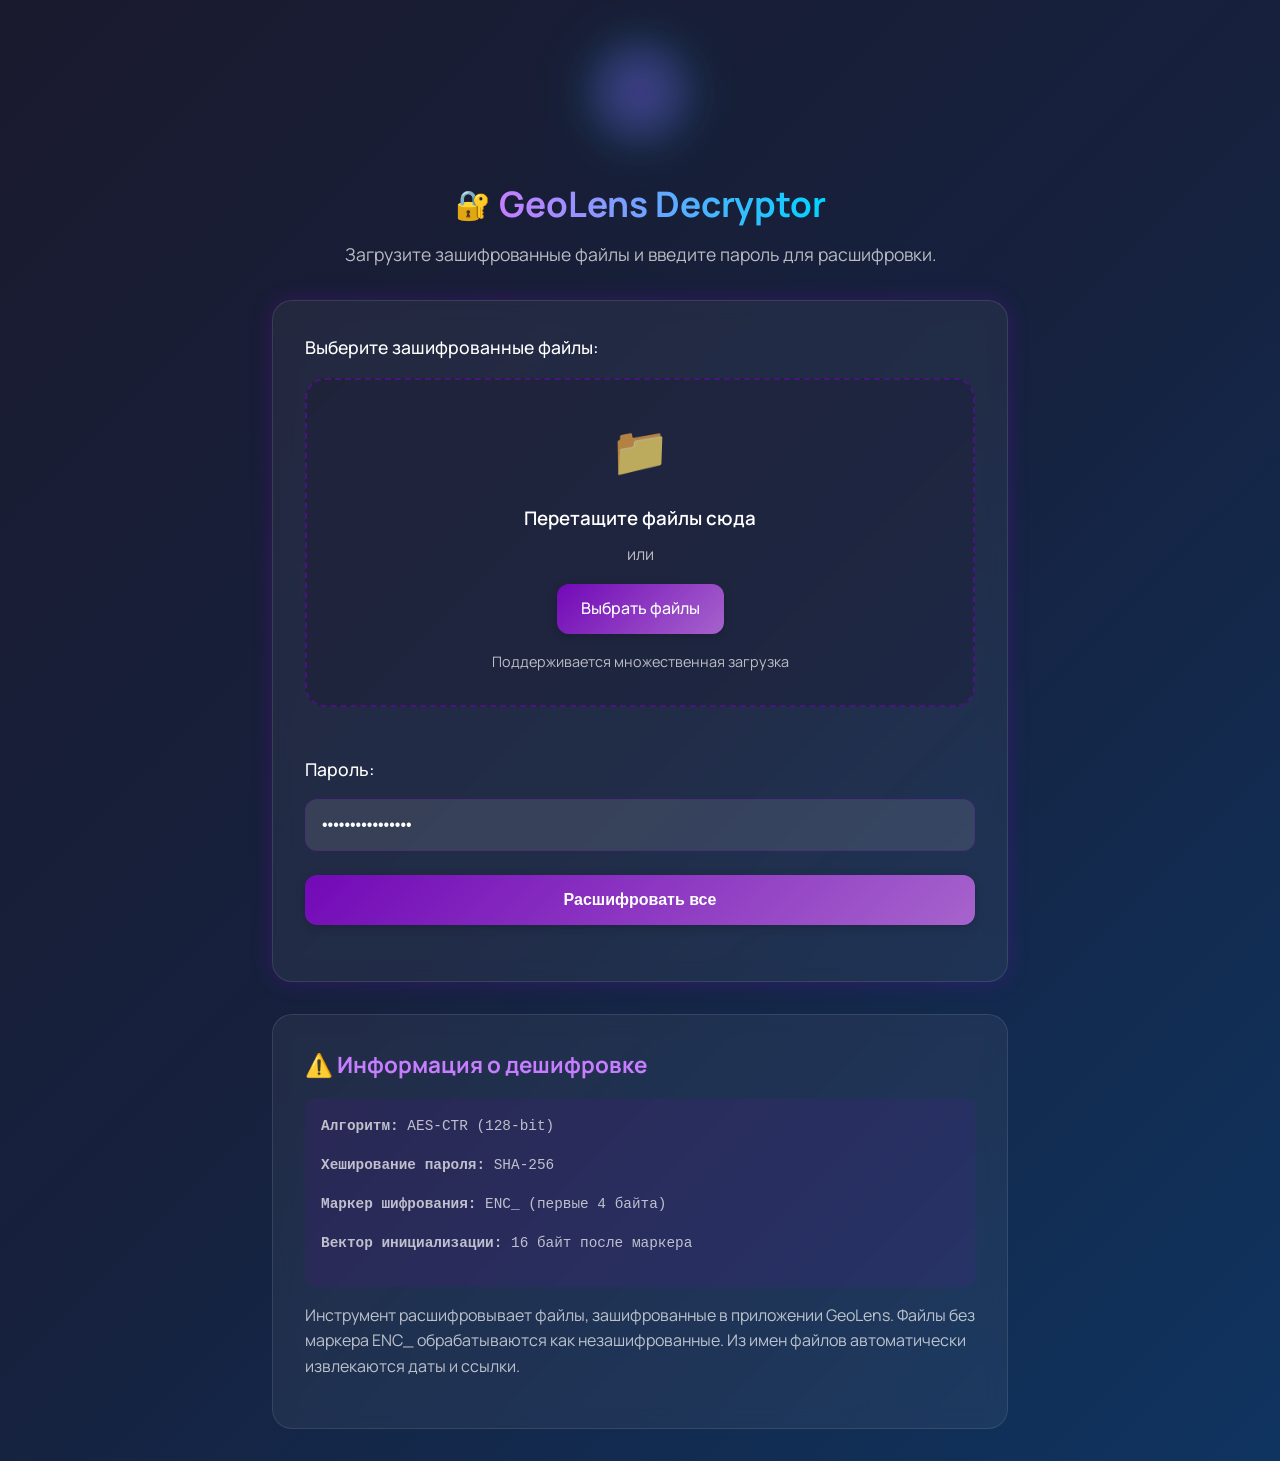
==== commit daa8a9f9: "Update index.html" ====
--- a/index.html
+++ b/index.html
@@ -13,7 +13,7 @@
             <div class="logo-container">
                 <div class="logo"></div>
             </div>
-            <h1><span class="emoji">🔐</span><span class="text"> GeoLens decryptor</span></h1>
+            <h1><span class="emoji">🔐</span><span class="text"> GeoLens Decryptor</span></h1>
             <p class="subtitle">Загрузите зашифрованные файлы и введите пароль для расшифровки.</p>
         </header>
 
@@ -32,28 +32,34 @@
                         <p class="file-hint">Поддерживается множественная загрузка</p>
                     </div>
                 </div>
-
                 <!-- Плиточки с загруженными файлами -->
                 <div class="files-grid" id="files-grid"></div>
             </div>
 
             <div class="form-group">
                 <label for="password" class="form-label">Пароль:</label>
-                <input type="password" id="password" class="form-input" placeholder="Введите пароль">
+                <input type="password" id="password" class="form-input" placeholder="default_password" value="default_password">
             </div>
 
             <button class="decrypt-btn" onclick="decryptFiles()">Расшифровать все</button>
-
+            
             <div class="loader" id="loader">
                 <div class="spinner"></div>
             </div>
-
+            
             <div class="status-message" id="status"></div>
-
+            
             <div class="download-section" id="download-section">
                 <button class="download-btn" id="downloadAll" style="display: none;" onclick="downloadAllFiles()">Скачать все</button>
                 <div id="download-links"></div>
             </div>
+        </div>
+
+        <!-- Панель со ссылками -->
+        <div class="links-panel glass-card" id="links-panel" style="display: none;">
+            <h3>🔗 Извлеченные ссылки</h3>
+            <div class="links-container" id="links-container"></div>
+            <button class="copy-all-links-btn" id="copyAllLinksBtn" onclick="copyAllLinks()">📋 Скопировать все ссылки</button>
         </div>
 
         <div class="info-panel glass-card">
@@ -61,9 +67,10 @@
             <div class="tech-details">
                 <p><strong>Алгоритм:</strong> AES-CTR (128-bit)</p>
                 <p><strong>Хеширование пароля:</strong> SHA-256</p>
-                <p><strong>Вектор инициализации:</strong> первые 16 байт файла</p>
+                <p><strong>Маркер шифрования:</strong> ENC_ (первые 4 байта)</p>
+                <p><strong>Вектор инициализации:</strong> 16 байт после маркера</p>
             </div>
-            <p>Инструмент расшифровывает файлы, зашифрованные в приложении GeoLens. Если файлы не расшифровались, проверьте правильность пароля или целостность файлов.</p>
+            <p>Инструмент расшифровывает файлы, зашифрованные в приложении GeoLens. Файлы без маркера ENC_ обрабатываются как незашифрованные. Из имен файлов автоматически извлекаются даты и ссылки.</p>
         </div>
     </div>
 
--- a/styles.css
+++ b/styles.css
@@ -130,25 +130,78 @@
 }
 
 /* Стили формы */
-.file-input-section {
+.form-group {
     margin-bottom: 1.5rem;
 }
 
+.form-label {
+    display: block;
+    margin-bottom: 1rem;
+    font-weight: 500;
+    font-size: 1.1rem;
+}
+
+/* Зона перетаскивания файлов */
+.drop-zone {
+    border: 2px dashed rgba(114, 9, 183, 0.5);
+    border-radius: var(--border-radius-lg);
+    padding: 2rem;
+    text-align: center;
+    background: rgba(26, 26, 46, 0.3);
+    transition: var(--transition);
+    cursor: pointer;
+    position: relative;
+    margin-bottom: 1.5rem;
+}
+
+.drop-zone:hover {
+    border-color: var(--primary-light);
+    background: rgba(114, 9, 183, 0.1);
+    transform: translateY(-2px);
+}
+
+.drop-zone.drag-over {
+    border-color: var(--neon-purple);
+    background: rgba(114, 9, 183, 0.2);
+    box-shadow: 0 0 20px rgba(114, 9, 183, 0.4);
+}
+
+.drop-zone-content {
+    pointer-events: none;
+}
+
+.upload-icon {
+    font-size: 3rem;
+    margin-bottom: 1rem;
+    opacity: 0.7;
+}
+
+.drop-zone h3 {
+    color: var(--text-primary);
+    margin-bottom: 0.5rem;
+    font-weight: 600;
+}
+
+.drop-zone p {
+    color: var(--text-secondary);
+    margin-bottom: 1rem;
+}
+
 .file-input-label {
-    display: block;
+    display: inline-block;
     background: linear-gradient(135deg, var(--primary), var(--primary-light));
     color: white;
-    padding: 1rem 1.5rem;
+    padding: 0.75rem 1.5rem;
     border-radius: var(--border-radius-md);
     cursor: pointer;
-    text-align: center;
     transition: var(--transition);
     font-weight: 500;
     box-shadow: var(--shadow-sm);
+    pointer-events: all;
 }
 
 .file-input-label:hover {
-    transform: translateY(-3px);
+    transform: translateY(-2px);
     box-shadow: 0 5px 15px rgba(114, 9, 183, 0.4);
 }
 
@@ -156,33 +209,174 @@
     display: none;
 }
 
+.file-hint {
+    font-size: 0.9rem;
+    color: var(--text-secondary);
+    margin-top: 1rem !important;
+    margin-bottom: 0 !important;
+}
+
+/* Сетка файлов */
+.files-grid {
+    display: grid;
+    grid-template-columns: repeat(auto-fill, minmax(220px, 1fr));
+    gap: 0.75rem;
+    margin-top: 1rem;
+}
+
+/* Карточка файла */
+.file-card {
+    background: rgba(26, 26, 46, 0.6);
+    border-radius: var(--border-radius-md);
+    padding: 0.75rem;
+    border: 1px solid rgba(114, 9, 183, 0.2);
+    transition: var(--transition);
+    position: relative;
+    overflow: hidden;
+}
+
+.file-card:hover {
+    border-color: var(--primary-light);
+    box-shadow: 0 5px 15px rgba(114, 9, 183, 0.3);
+    transform: translateY(-2px);
+}
+
+.file-card-header {
+    display: flex;
+    justify-content: space-between;
+    align-items: flex-start;
+    margin-bottom: 0.5rem;
+}
+
+.file-icon {
+    font-size: 1.5rem;
+    margin-right: 0.5rem;
+    flex-shrink: 0;
+}
+
+.file-remove {
+    background: rgba(244, 67, 54, 0.2);
+    color: var(--error);
+    border: none;
+    border-radius: 50%;
+    width: 20px;
+    height: 20px;
+    cursor: pointer;
+    display: flex;
+    align-items: center;
+    justify-content: center;
+    font-size: 0.7rem;
+    transition: var(--transition);
+    flex-shrink: 0;
+}
+
+.file-remove:hover {
+    background: rgba(244, 67, 54, 0.4);
+    transform: scale(1.1);
+}
+
 .file-info {
-    margin-top: 1rem;
-    padding: 1rem;
-    background: rgba(26, 26, 46, 0.5);
+    flex: 1;
+    min-width: 0;
+}
+
+.file-name {
+    font-weight: 500;
+    margin-bottom: 0.2rem;
+    word-break: break-word;
+    font-size: 0.85rem;
+    line-height: 1.2;
+}
+
+.file-size {
+    font-size: 0.75rem;
+    color: var(--text-secondary);
+    margin-bottom: 0.4rem;
+}
+
+.file-status {
+    font-size: 0.75rem;
+    padding: 0.2rem 0.4rem;
+    border-radius: var(--border-radius-sm);
+    display: inline-block;
+}
+
+.file-status.ready {
+    background: rgba(33, 150, 243, 0.2);
+    color: #2196f3;
+}
+
+.file-status.processing {
+    background: rgba(255, 152, 0, 0.2);
+    color: var(--warning);
+}
+
+.file-status.success {
+    background: rgba(76, 175, 80, 0.2);
+    color: var(--success);
+}
+
+.file-status.error {
+    background: rgba(244, 67, 54, 0.2);
+    color: var(--error);
+}
+
+/* Прогресс-бар для файла */
+.file-progress {
+    width: 100%;
+    height: 2px;
+    background: rgba(114, 9, 183, 0.2);
+    border-radius: 2px;
+    overflow: hidden;
+    margin-top: 0.4rem;
+    display: none;
+}
+
+.file-progress.show {
+    display: block;
+}
+
+.file-progress-bar {
+    height: 100%;
+    background: linear-gradient(90deg, var(--primary), var(--primary-light));
+    width: 0%;
+    transition: width 0.3s ease;
+}
+
+/* Счетчик файлов */
+.files-counter {
+    display: flex;
+    justify-content: space-between;
+    align-items: center;
+    margin: 1rem 0;
+    padding: 0.75rem;
+    background: rgba(114, 9, 183, 0.1);
     border-radius: var(--border-radius-md);
     display: none;
 }
 
-.file-name {
+.files-counter.show {
+    display: flex;
+}
+
+.files-counter-text {
+    color: var(--text-primary);
     font-weight: 500;
-    margin-bottom: 0.5rem;
-    word-break: break-all;
-}
-
-.file-size {
+}
+
+.clear-all-btn {
+    background: rgba(244, 67, 54, 0.2);
+    color: var(--error);
+    border: none;
+    padding: 0.5rem 1rem;
+    border-radius: var(--border-radius-sm);
+    cursor: pointer;
+    transition: var(--transition);
     font-size: 0.9rem;
-    color: var(--text-secondary);
-}
-
-.form-group {
-    margin-bottom: 1.5rem;
-}
-
-.form-label {
-    display: block;
-    margin-bottom: 0.5rem;
-    font-weight: 500;
+}
+
+.clear-all-btn:hover {
+    background: rgba(244, 67, 54, 0.4);
 }
 
 .form-input {
@@ -343,6 +537,37 @@
     border-bottom: 1px solid rgba(255, 255, 255, 0.1);
 }
 
+/* Анимации */
+@keyframes fadeIn {
+    from {
+        opacity: 0;
+        transform: translateY(10px);
+    }
+    to {
+        opacity: 1;
+        transform: translateY(0);
+    }
+}
+
+@keyframes slideOut {
+    from {
+        opacity: 1;
+        transform: translateX(0);
+    }
+    to {
+        opacity: 0;
+        transform: translateX(-20px);
+    }
+}
+
+.file-card {
+    animation: fadeIn 0.3s ease;
+}
+
+.file-card.removing {
+    animation: slideOut 0.3s ease forwards;
+}
+
 /* Стеклянный эффект */
 .glass-card {
     background: rgba(255, 255, 255, 0.05);
@@ -355,4 +580,58 @@
     .container {
         padding: 1rem;
     }
-}
+    
+    .files-grid {
+        grid-template-columns: repeat(auto-fill, minmax(180px, 1fr));
+        gap: 0.5rem;
+    }
+    
+    .file-card {
+        padding: 0.6rem;
+    }
+    
+    .file-name {
+        font-size: 0.8rem;
+    }
+    
+    .file-size {
+        font-size: 0.7rem;
+    }
+    
+    .file-status {
+        font-size: 0.7rem;
+        padding: 0.15rem 0.3rem;
+    }
+    
+    .file-icon {
+        font-size: 1.3rem;
+    }
+    
+    .drop-zone {
+        padding: 1.5rem 1rem;
+    }
+    
+    .upload-icon {
+        font-size: 2.5rem;
+    }
+    
+    .drop-zone h3 {
+        font-size: 1.1rem;
+    }
+    
+    .file-input-label {
+        padding: 0.6rem 1.2rem;
+        font-size: 0.9rem;
+    }
+    
+    .files-counter {
+        flex-direction: column;
+        gap: 0.5rem;
+        text-align: center;
+    }
+    
+    .decrypt-btn, .download-btn {
+        padding: 0.75rem 1.5rem;
+        font-size: 0.9rem;
+    }
+}
